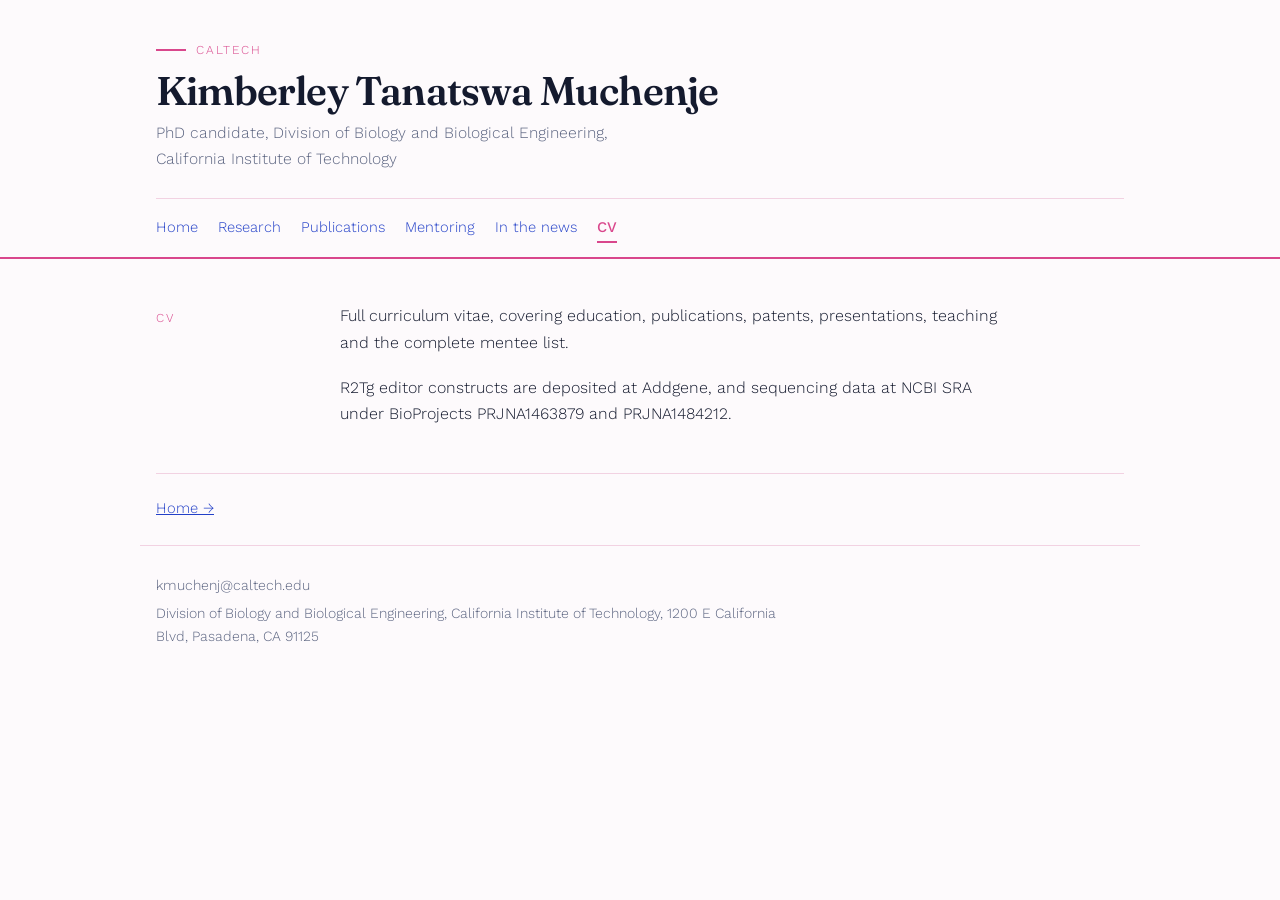
==== cv.html @ 1f95a982 "Split the site into six pages with shared stylesheet" ====
<!doctype html>
<html lang="en">
<head>
<meta charset="utf-8">
<meta name="viewport" content="width=device-width, initial-scale=1, viewport-fit=cover">
<title>CV | Kimberley Muchenje</title>
<meta name="description" content="Curriculum vitae for Kimberley Tanatswa Muchenje.">
<meta name="color-scheme" content="light dark">
<link rel="stylesheet" href="https://fonts.googleapis.com/css2?family=Fraunces:opsz,wght@9..144,400;9..144,600&family=Work+Sans:wght@300;400;500&display=swap">
<link rel="stylesheet" href="site.css">
</head>
<body>
<header>
  <div class="wrap masthead">
    <div class="who">
      <p class="eyebrow"><i aria-hidden="true"></i>Caltech</p>
      <p class="name"><a href="index.html">Kimberley Tanatswa Muchenje</a></p>
      <p class="role">PhD candidate, Division of Biology and Biological Engineering,
      California Institute of Technology</p>
    </div>
  </div>
  <div class="wrap">
    <nav aria-label="Pages">
      <a href="index.html">Home</a>
      <a href="research.html">Research</a>
      <a href="publications.html">Publications</a>
      <a href="mentoring.html">Mentoring</a>
      <a href="news.html">In the news</a>
      <a href="cv.html" aria-current="page">CV</a>
    </nav>
  </div>
</header>

<main class="wrap">
  <div class="row">
    <p class="label">CV</p>
    <div class="body-col">
      <p>Full curriculum vitae, covering education, publications, patents,
      presentations, teaching and the complete mentee list.</p>
      <p>R2Tg editor constructs are deposited at Addgene, and sequencing data at NCBI SRA
      under BioProjects PRJNA1463879 and PRJNA1484212.</p>
    </div>
  </div>
    <p class="next"><a href="index.html">Home &rarr;</a></p>
</main>

<footer class="wrap">
  <p>kmuchenj@caltech.edu</p>
  <p>Division of Biology and Biological Engineering, California Institute of Technology,
  1200 E California Blvd, Pasadena, CA 91125</p>
</footer>
</body>
</html>
---- site.css ----
/* Layout: a left label rail naming each page, content running in a single
   measure beside it. Pink rules divide, blue carries every link. */
:root{
  --bg:#fdfafc;
  --fg:#141a2e;
  --muted:#5b6480;
  --rule:#f2d2e2;
  --pink:#d9478c;
  --blue:#2340c8;
  --display:'Fraunces',Georgia,'Times New Roman',serif;
  --body:'Work Sans',-apple-system,'Segoe UI',sans-serif;
}
@media (prefers-color-scheme: dark){
  :root:not([data-theme="light"]){
    --bg:#121420; --fg:#eef0f8; --muted:#9aa3bf; --rule:#3d2434;
    --pink:#f27bb0; --blue:#8fa5ff; color-scheme:dark;
  }
}
:root[data-theme="dark"]{
  --bg:#121420; --fg:#eef0f8; --muted:#9aa3bf; --rule:#3d2434;
  --pink:#f27bb0; --blue:#8fa5ff; color-scheme:dark;
}
*,*::before,*::after{box-sizing:border-box}
body{margin:0;background:var(--bg);color:var(--fg);font-family:var(--body);
     font-weight:300;line-height:1.65;-webkit-font-smoothing:antialiased}
img{max-width:100%}
.wrap{padding-left:max(16px,env(safe-area-inset-left,0px));
      padding-right:max(16px,env(safe-area-inset-right,0px));
      max-width:1000px;margin:0 auto}

header{border-bottom:2px solid var(--pink)}
.masthead{padding-block:40px 26px;display:flex;flex-wrap:wrap;
          align-items:flex-end;gap:14px 28px}
.who{min-width:0}
.eyebrow{display:flex;align-items:center;gap:10px;font-size:.76rem;
         letter-spacing:.16em;text-transform:uppercase;color:var(--pink);
         margin:0 0 .7em}
.eyebrow i{width:30px;height:2px;background:var(--pink);flex:none}
.name{font-family:var(--display);font-weight:600;
      font-size:clamp(1.7rem,5vw,2.5rem);margin:0;letter-spacing:-.02em;
      line-height:1.1;text-wrap:balance}
.name a{color:inherit;text-decoration:none}
.role{margin:.5em 0 0;color:var(--muted);font-size:.98rem;max-width:52ch}
nav{display:flex;flex-wrap:wrap;gap:6px 20px;padding-block:14px;
    border-top:1px solid var(--rule)}
nav a{font-size:.92rem;color:var(--blue);text-decoration:none;
      text-underline-offset:4px;padding-block:2px}
nav a:hover,nav a:focus-visible{text-decoration:underline}
nav a[aria-current="page"]{color:var(--pink);font-weight:500;
      border-bottom:2px solid var(--pink)}

main{padding-block:44px 10px}
.row{display:grid;grid-template-columns:150px minmax(0,1fr);gap:34px}
.label{font-size:.76rem;letter-spacing:.16em;text-transform:uppercase;
       color:var(--pink);margin:0;padding-top:.4em}
.body-col{min-width:0}
.body-col > p{max-width:66ch;margin:0 0 1.15em}
.body-col > p:last-child{margin-bottom:0}
h2{font-family:var(--display);font-weight:600;font-size:1.3rem;margin:0 0 .7em;
   letter-spacing:-.01em}
h3{font-weight:500;font-size:.98rem;margin:0 0 .3em;color:var(--fg)}
.stack{display:grid;gap:30px}
.stack > div > p{margin:0;max-width:66ch;color:var(--muted);font-size:.95rem}
.stack ul{margin:.45em 0 0;padding-left:1.15em;display:grid;gap:9px}
.stack ul li{font-size:.95rem;color:var(--muted);max-width:66ch}
ol{margin:0;padding-left:1.2em;display:grid;gap:16px}
ol li{max-width:74ch;font-size:.95rem}
cite{font-style:italic;color:var(--muted)}
a{color:var(--blue)}
a.doi{text-decoration:none;word-break:break-word}
a.doi:hover,a.doi:focus-visible{text-decoration:underline}
.body-col > p.sub{font-size:.76rem;letter-spacing:.16em;text-transform:uppercase;
       color:var(--muted);margin:2.6em 0 1.1em}
.next{display:flex;flex-wrap:wrap;gap:18px;margin-top:46px;padding-top:22px;
      border-top:1px solid var(--rule);font-size:.92rem}
footer{border-top:1px solid var(--rule);margin-top:46px;padding-block:28px;
       color:var(--muted);font-size:.88rem}
footer p{margin:0 0 .3em;max-width:70ch}

@media (max-width:700px){
  .row{grid-template-columns:1fr;gap:12px}
  .label{padding-top:0}
  .masthead{padding-block:30px 20px}
  main{padding-block:32px 10px}
}
@media (prefers-reduced-motion:reduce){*{animation:none!important;transition:none!important}}
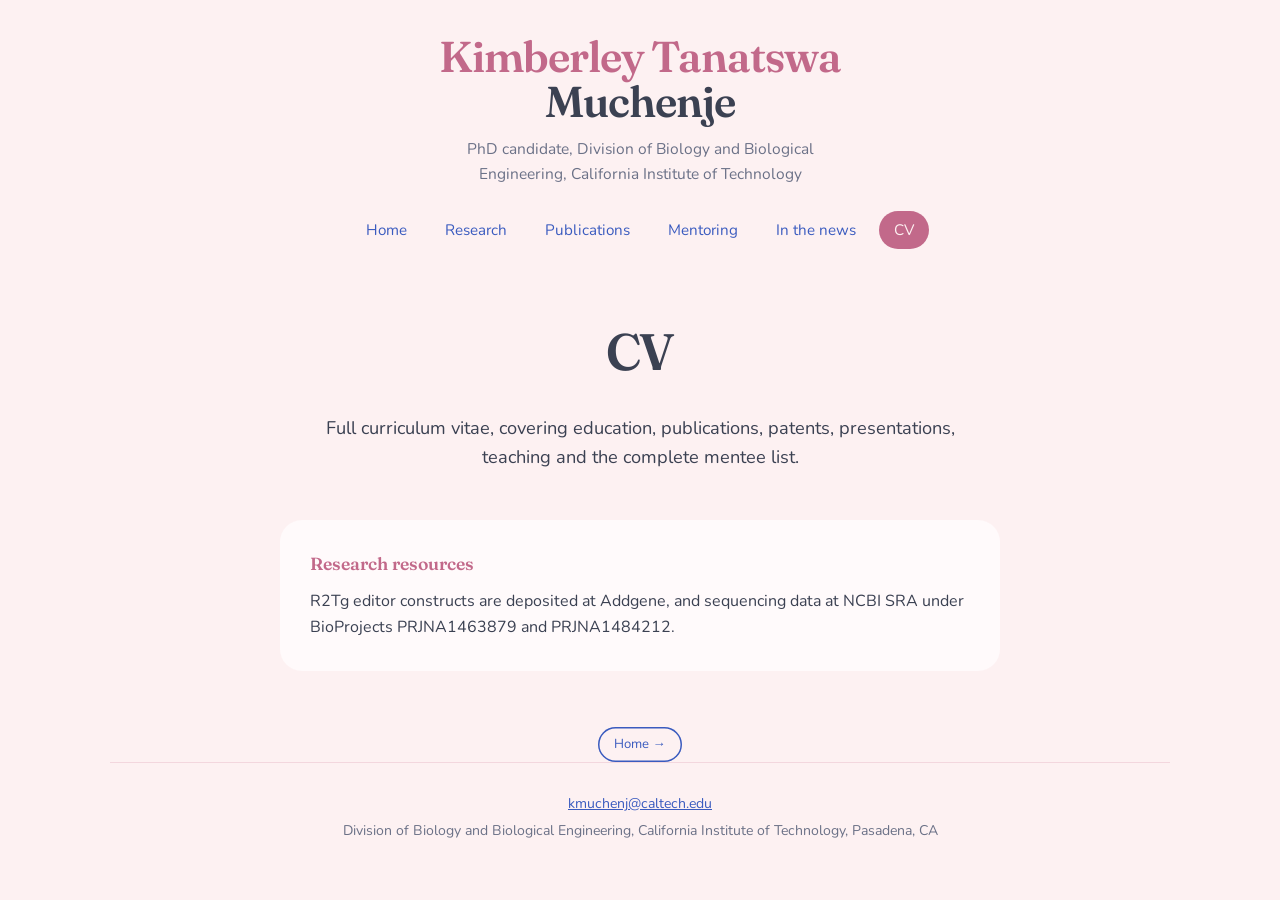
==== commit a59bbb3f: "Redesign: centered layout, pink ground, cards, pill navigation" ====
--- a/cv.html
+++ b/cv.html
@@ -6,48 +6,42 @@
 <title>CV | Kimberley Muchenje</title>
 <meta name="description" content="Curriculum vitae for Kimberley Tanatswa Muchenje.">
 <meta name="color-scheme" content="light dark">
-<link rel="stylesheet" href="https://fonts.googleapis.com/css2?family=Fraunces:opsz,wght@9..144,400;9..144,600&family=Work+Sans:wght@300;400;500&display=swap">
+<link rel="preconnect" href="https://fonts.gstatic.com" crossorigin>
+<link rel="stylesheet" href="https://fonts.googleapis.com/css2?family=Fraunces:opsz,wght@9..144,400;9..144,600&family=Nunito:wght@300;400;600&display=swap">
 <link rel="stylesheet" href="site.css">
 </head>
 <body>
-<header>
-  <div class="wrap masthead">
-    <div class="who">
-      <p class="eyebrow"><i aria-hidden="true"></i>Caltech</p>
-      <p class="name"><a href="index.html">Kimberley Tanatswa Muchenje</a></p>
-      <p class="role">PhD candidate, Division of Biology and Biological Engineering,
-      California Institute of Technology</p>
-    </div>
-  </div>
-  <div class="wrap">
-    <nav aria-label="Pages">
+<header class="wrap">
+  <p class="brand"><a href="index.html">Kimberley Tanatswa<span class="last">Muchenje</span></a></p>
+  <p class="role">PhD candidate, Division of Biology and Biological Engineering,
+  California Institute of Technology</p>
+  <nav aria-label="Pages">
       <a href="index.html">Home</a>
       <a href="research.html">Research</a>
       <a href="publications.html">Publications</a>
       <a href="mentoring.html">Mentoring</a>
       <a href="news.html">In the news</a>
       <a href="cv.html" aria-current="page">CV</a>
-    </nav>
-  </div>
+  </nav>
 </header>
 
 <main class="wrap">
-  <div class="row">
-    <p class="label">CV</p>
-    <div class="body-col">
-      <p>Full curriculum vitae, covering education, publications, patents,
-      presentations, teaching and the complete mentee list.</p>
-      <p>R2Tg editor constructs are deposited at Addgene, and sequencing data at NCBI SRA
-      under BioProjects PRJNA1463879 and PRJNA1484212.</p>
-    </div>
+  <h1>CV</h1>
+  <p class="intro">Full curriculum vitae, covering education, publications, patents,
+  presentations, teaching and the complete mentee list.</p>
+
+  <div class="block">
+    <h2>Research resources</h2>
+    <p>R2Tg editor constructs are deposited at Addgene, and sequencing data at NCBI SRA
+    under BioProjects PRJNA1463879 and PRJNA1484212.</p>
   </div>
-    <p class="next"><a href="index.html">Home &rarr;</a></p>
+  <p class="next"><a class="pill ghost" href="index.html">Home &rarr;</a></p>
 </main>
 
 <footer class="wrap">
-  <p>kmuchenj@caltech.edu</p>
+  <p><a href="mailto:kmuchenj@caltech.edu">kmuchenj@caltech.edu</a></p>
   <p>Division of Biology and Biological Engineering, California Institute of Technology,
-  1200 E California Blvd, Pasadena, CA 91125</p>
+  Pasadena, CA</p>
 </footer>
 </body>
 </html>
--- a/site.css
+++ b/site.css
@@ -1,86 +1,114 @@
-/* Layout: a left label rail naming each page, content running in a single
-   measure beside it. Pink rules divide, blue carries every link. */
+/* Layout: centered masthead and page title, prose centered in a wide measure,
+   content in soft rounded cards. Pink is the ground and the display accent,
+   blue carries every link and button. */
 :root{
-  --bg:#fdfafc;
-  --fg:#141a2e;
-  --muted:#5b6480;
-  --rule:#f2d2e2;
-  --pink:#d9478c;
-  --blue:#2340c8;
-  --display:'Fraunces',Georgia,'Times New Roman',serif;
-  --body:'Work Sans',-apple-system,'Segoe UI',sans-serif;
+  --bg:#fdf1f2;
+  --card:#fffafb;
+  --ink:#3b4152;
+  --muted:#6b7187;
+  --rule:#f3d7de;
+  --pink:#c2698a;
+  --blue:#3a5bbf;
+  --display:'Fraunces',Georgia,serif;
+  --body:'Nunito',-apple-system,'Segoe UI',sans-serif;
+  --r:22px;
 }
 @media (prefers-color-scheme: dark){
   :root:not([data-theme="light"]){
-    --bg:#121420; --fg:#eef0f8; --muted:#9aa3bf; --rule:#3d2434;
-    --pink:#f27bb0; --blue:#8fa5ff; color-scheme:dark;
+    --bg:#1b161b; --card:#241d24; --ink:#f3eef1; --muted:#b0a6ae;
+    --rule:#40303a; --pink:#eb9ab5; --blue:#9db2ff; color-scheme:dark;
   }
 }
 :root[data-theme="dark"]{
-  --bg:#121420; --fg:#eef0f8; --muted:#9aa3bf; --rule:#3d2434;
-  --pink:#f27bb0; --blue:#8fa5ff; color-scheme:dark;
+  --bg:#1b161b; --card:#241d24; --ink:#f3eef1; --muted:#b0a6ae;
+  --rule:#40303a; --pink:#eb9ab5; --blue:#9db2ff; color-scheme:dark;
 }
 *,*::before,*::after{box-sizing:border-box}
-body{margin:0;background:var(--bg);color:var(--fg);font-family:var(--body);
-     font-weight:300;line-height:1.65;-webkit-font-smoothing:antialiased}
-img{max-width:100%}
+body{margin:0;background:var(--bg);color:var(--ink);font-family:var(--body);
+     font-size:1.05rem;line-height:1.62;-webkit-font-smoothing:antialiased}
+img{max-width:100%;display:block}
 .wrap{padding-left:max(16px,env(safe-area-inset-left,0px));
       padding-right:max(16px,env(safe-area-inset-right,0px));
-      max-width:1000px;margin:0 auto}
+      max-width:1060px;margin:0 auto}
 
-header{border-bottom:2px solid var(--pink)}
-.masthead{padding-block:40px 26px;display:flex;flex-wrap:wrap;
-          align-items:flex-end;gap:14px 28px}
-.who{min-width:0}
-.eyebrow{display:flex;align-items:center;gap:10px;font-size:.76rem;
-         letter-spacing:.16em;text-transform:uppercase;color:var(--pink);
-         margin:0 0 .7em}
-.eyebrow i{width:30px;height:2px;background:var(--pink);flex:none}
-.name{font-family:var(--display);font-weight:600;
-      font-size:clamp(1.7rem,5vw,2.5rem);margin:0;letter-spacing:-.02em;
-      line-height:1.1;text-wrap:balance}
-.name a{color:inherit;text-decoration:none}
-.role{margin:.5em 0 0;color:var(--muted);font-size:.98rem;max-width:52ch}
-nav{display:flex;flex-wrap:wrap;gap:6px 20px;padding-block:14px;
-    border-top:1px solid var(--rule)}
-nav a{font-size:.92rem;color:var(--blue);text-decoration:none;
-      text-underline-offset:4px;padding-block:2px}
-nav a:hover,nav a:focus-visible{text-decoration:underline}
-nav a[aria-current="page"]{color:var(--pink);font-weight:500;
-      border-bottom:2px solid var(--pink)}
+/* ---------- masthead ---------- */
+header{padding-block:34px 0;text-align:center}
+.brand{font-family:var(--display);font-weight:600;font-size:clamp(1.9rem,5.4vw,2.7rem);
+       line-height:1.05;margin:0;letter-spacing:-.025em;color:var(--pink)}
+.brand a{color:inherit;text-decoration:none}
+.brand .last{display:block;color:var(--ink)}
+.role{margin:.75em auto 0;color:var(--muted);font-size:.97rem;max-width:44ch}
+nav{display:flex;flex-wrap:wrap;justify-content:center;gap:4px 8px;
+    padding-block:24px 8px}
+nav a{font-size:.95rem;color:var(--blue);text-decoration:none;
+      padding:7px 15px;border-radius:999px}
+nav a:hover,nav a:focus-visible{background:var(--card)}
+nav a[aria-current="page"]{background:var(--pink);color:var(--bg)}
 
-main{padding-block:44px 10px}
-.row{display:grid;grid-template-columns:150px minmax(0,1fr);gap:34px}
-.label{font-size:.76rem;letter-spacing:.16em;text-transform:uppercase;
-       color:var(--pink);margin:0;padding-top:.4em}
-.body-col{min-width:0}
-.body-col > p{max-width:66ch;margin:0 0 1.15em}
-.body-col > p:last-child{margin-bottom:0}
-h2{font-family:var(--display);font-weight:600;font-size:1.3rem;margin:0 0 .7em;
-   letter-spacing:-.01em}
-h3{font-weight:500;font-size:.98rem;margin:0 0 .3em;color:var(--fg)}
-.stack{display:grid;gap:30px}
-.stack > div > p{margin:0;max-width:66ch;color:var(--muted);font-size:.95rem}
-.stack ul{margin:.45em 0 0;padding-left:1.15em;display:grid;gap:9px}
-.stack ul li{font-size:.95rem;color:var(--muted);max-width:66ch}
-ol{margin:0;padding-left:1.2em;display:grid;gap:16px}
-ol li{max-width:74ch;font-size:.95rem}
-cite{font-style:italic;color:var(--muted)}
-a{color:var(--blue)}
-a.doi{text-decoration:none;word-break:break-word}
-a.doi:hover,a.doi:focus-visible{text-decoration:underline}
-.body-col > p.sub{font-size:.76rem;letter-spacing:.16em;text-transform:uppercase;
-       color:var(--muted);margin:2.6em 0 1.1em}
-.next{display:flex;flex-wrap:wrap;gap:18px;margin-top:46px;padding-top:22px;
-      border-top:1px solid var(--rule);font-size:.92rem}
-footer{border-top:1px solid var(--rule);margin-top:46px;padding-block:28px;
-       color:var(--muted);font-size:.88rem}
-footer p{margin:0 0 .3em;max-width:70ch}
+/* ---------- page head ---------- */
+main{padding-block:26px 0}
+h1{font-family:var(--display);font-weight:600;font-size:clamp(2.1rem,6vw,3.2rem);
+   text-align:center;margin:28px 0 0;letter-spacing:-.02em;text-wrap:balance;
+   color:var(--ink)}
+.intro{max-width:60ch;margin:1.1em auto 0;text-align:center;font-size:1.14rem;
+       line-height:1.58;color:var(--ink)}
+.intro + .intro{margin-top:1em}
 
-@media (max-width:700px){
-  .row{grid-template-columns:1fr;gap:12px}
-  .label{padding-top:0}
-  .masthead{padding-block:30px 20px}
-  main{padding-block:32px 10px}
+/* ---------- pull quote ---------- */
+.goal{margin:56px auto 0;max-width:720px;background:var(--card);
+      border-radius:var(--r);padding:34px 30px;text-align:center}
+.goal p:first-child{font-family:var(--display);font-weight:600;color:var(--pink);
+      font-size:1.22rem;margin:0 0 .4em}
+.goal p:last-child{margin:0;font-size:1.12rem;line-height:1.55;max-width:52ch;
+      margin-inline:auto}
+
+/* ---------- cards ---------- */
+.cards{display:grid;gap:20px;margin-top:52px;
+       grid-template-columns:repeat(auto-fit,minmax(290px,1fr))}
+.card{background:var(--card);border-radius:var(--r);padding:26px 26px 28px;
+      min-width:0}
+.card h2{font-family:var(--display);font-weight:600;font-size:1.1rem;
+      margin:0 0 .6em;letter-spacing:-.01em;color:var(--pink);text-wrap:balance}
+.card ul{margin:0;padding-left:1.1em;display:grid;gap:10px}
+.card li{font-size:.95rem;line-height:1.55;color:var(--muted)}
+.card > p{margin:0;font-size:.95rem;line-height:1.55;color:var(--muted)}
+
+/* ---------- publications ---------- */
+.year{font-family:var(--display);font-weight:600;color:var(--pink);
+      font-size:1.5rem;margin:46px 0 14px;text-align:center}
+.pub{background:var(--card);border-radius:var(--r);padding:24px 26px;
+     margin:0 auto 16px;max-width:820px}
+.pub p{margin:0;font-size:.97rem;line-height:1.55}
+.pub .authors{color:var(--muted)}
+.pub strong{color:var(--ink)}
+.pub cite{font-style:italic;color:var(--muted)}
+.pills{display:flex;flex-wrap:wrap;gap:8px;margin-top:14px}
+.pill{display:inline-block;background:var(--blue);color:var(--bg);
+      text-decoration:none;font-size:.82rem;padding:7px 16px;border-radius:999px;
+      white-space:nowrap}
+.pill:hover,.pill:focus-visible{filter:brightness(1.12)}
+.pill.ghost{background:transparent;color:var(--blue);
+      box-shadow:inset 0 0 0 1.5px var(--blue)}
+
+/* ---------- generic prose block ---------- */
+.block{max-width:720px;margin:48px auto 0;background:var(--card);
+       border-radius:var(--r);padding:30px}
+.block p{margin:0 0 1em;font-size:1rem}
+.block p:last-child{margin-bottom:0}
+.block h2{font-family:var(--display);font-weight:600;font-size:1.1rem;
+       margin:0 0 .6em;color:var(--pink)}
+
+.next{display:flex;justify-content:center;gap:12px;margin:56px 0 0}
+footer{margin-top:60px;padding-block:30px;text-align:center;color:var(--muted);
+       font-size:.88rem;border-top:1px solid var(--rule)}
+footer p{margin:0 0 .3em}
+footer a{color:var(--blue)}
+
+@media (max-width:620px){
+  .goal,.block{padding:24px 20px}
+  .card{padding:22px 20px 24px}
+  .pub{padding:20px}
+  nav{gap:4px}
+  nav a{padding:6px 12px;font-size:.9rem}
 }
 @media (prefers-reduced-motion:reduce){*{animation:none!important;transition:none!important}}
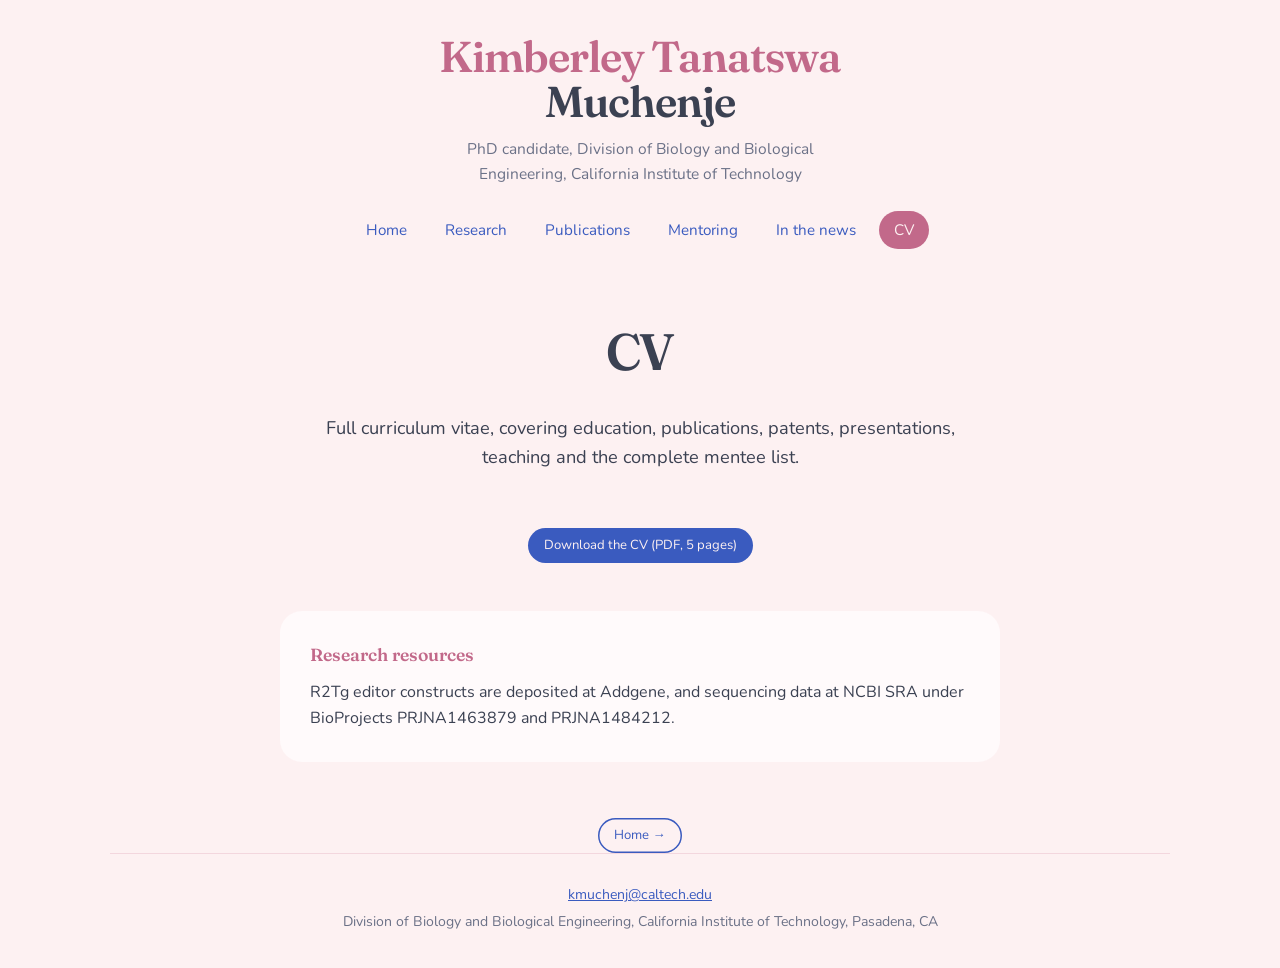
==== commit e44f462d: "Publish the concise CV as a PDF" ====
--- a/cv.html
+++ b/cv.html
@@ -30,6 +30,9 @@
   <p class="intro">Full curriculum vitae, covering education, publications, patents,
   presentations, teaching and the complete mentee list.</p>
 
+  <p class="next"><a class="pill" href="cv/Kimberley_Muchenje_CV.pdf">Download the CV
+  (PDF, 5 pages)</a></p>
+
   <div class="block">
     <h2>Research resources</h2>
     <p>R2Tg editor constructs are deposited at Addgene, and sequencing data at NCBI SRA
--- a/site.css
+++ b/site.css
@@ -53,6 +53,31 @@
 .intro{max-width:60ch;margin:1.1em auto 0;text-align:center;font-size:1.14rem;
        line-height:1.58;color:var(--ink)}
 .intro + .intro{margin-top:1em}
+
+/* ---------- hero with portrait ---------- */
+.hero{display:grid;grid-template-columns:300px minmax(0,1fr);gap:40px;
+      align-items:center;margin-top:34px}
+.portrait{width:100%;height:auto;aspect-ratio:1/1.14;object-fit:cover;
+      object-position:50% 20%;border-radius:999px 999px 26px 26px;
+      background:var(--card)}
+.hero .intro{margin:0;text-align:left;max-width:52ch}
+@media (max-width:760px){
+  .hero{grid-template-columns:1fr;gap:26px;justify-items:center}
+  .portrait{max-width:250px}
+  .hero .intro{text-align:center}
+}
+
+/* ---------- photo gallery ---------- */
+.gallery{display:grid;gap:16px;margin-top:40px;
+         grid-template-columns:repeat(auto-fit,minmax(260px,1fr))}
+.gallery figure{margin:0}
+.gallery figcaption{margin-top:9px;font-size:.86rem;line-height:1.45;
+             color:var(--muted);text-align:center}
+.gallery-head{font-family:var(--display);font-weight:600;color:var(--pink);
+             font-size:1.22rem;text-align:center;margin:50px 0 0}
+.gallery img{width:100%;height:auto;aspect-ratio:4/3;object-fit:cover;
+             border-radius:var(--r);background:var(--card)}
+.gallery.tall img{aspect-ratio:1/1}
 
 /* ---------- pull quote ---------- */
 .goal{margin:56px auto 0;max-width:720px;background:var(--card);
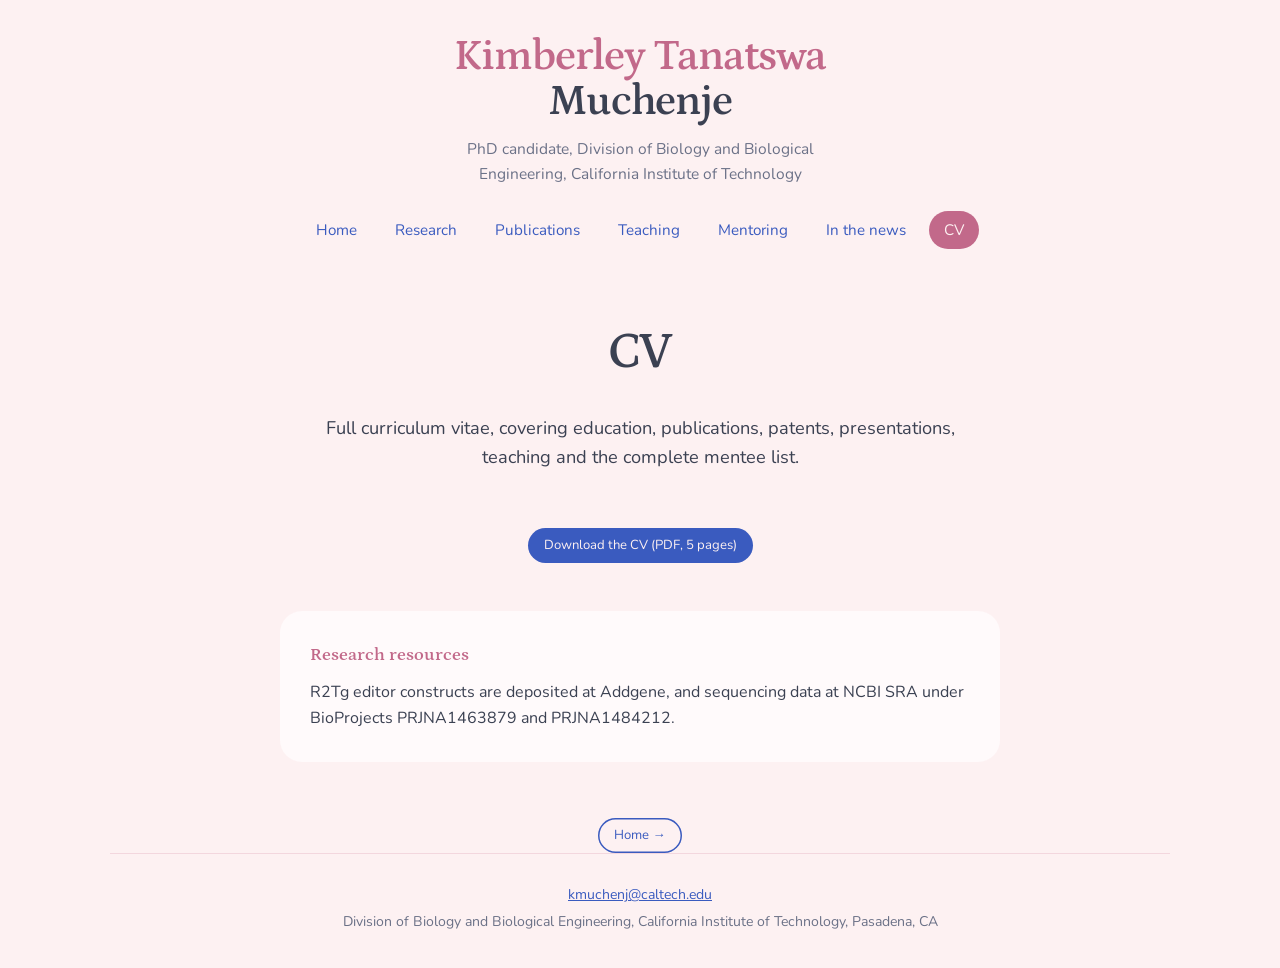
==== commit 6f4841f7: "Split teaching from mentoring and change the display font" ====
--- a/cv.html
+++ b/cv.html
@@ -7,7 +7,7 @@
 <meta name="description" content="Curriculum vitae for Kimberley Tanatswa Muchenje.">
 <meta name="color-scheme" content="light dark">
 <link rel="preconnect" href="https://fonts.gstatic.com" crossorigin>
-<link rel="stylesheet" href="https://fonts.googleapis.com/css2?family=Fraunces:opsz,wght@9..144,400;9..144,600&family=Nunito:wght@300;400;600&display=swap">
+<link rel="stylesheet" href="https://fonts.googleapis.com/css2?family=Petrona:wght@400;600&family=Nunito:wght@300;400;600&display=swap">
 <link rel="stylesheet" href="site.css">
 </head>
 <body>
@@ -19,6 +19,7 @@
       <a href="index.html">Home</a>
       <a href="research.html">Research</a>
       <a href="publications.html">Publications</a>
+      <a href="teaching.html">Teaching</a>
       <a href="mentoring.html">Mentoring</a>
       <a href="news.html">In the news</a>
       <a href="cv.html" aria-current="page">CV</a>
--- a/site.css
+++ b/site.css
@@ -9,7 +9,7 @@
   --rule:#f3d7de;
   --pink:#c2698a;
   --blue:#3a5bbf;
-  --display:'Fraunces',Georgia,serif;
+  --display:'Petrona',Georgia,serif;
   --body:'Nunito',-apple-system,'Segoe UI',sans-serif;
   --r:22px;
 }
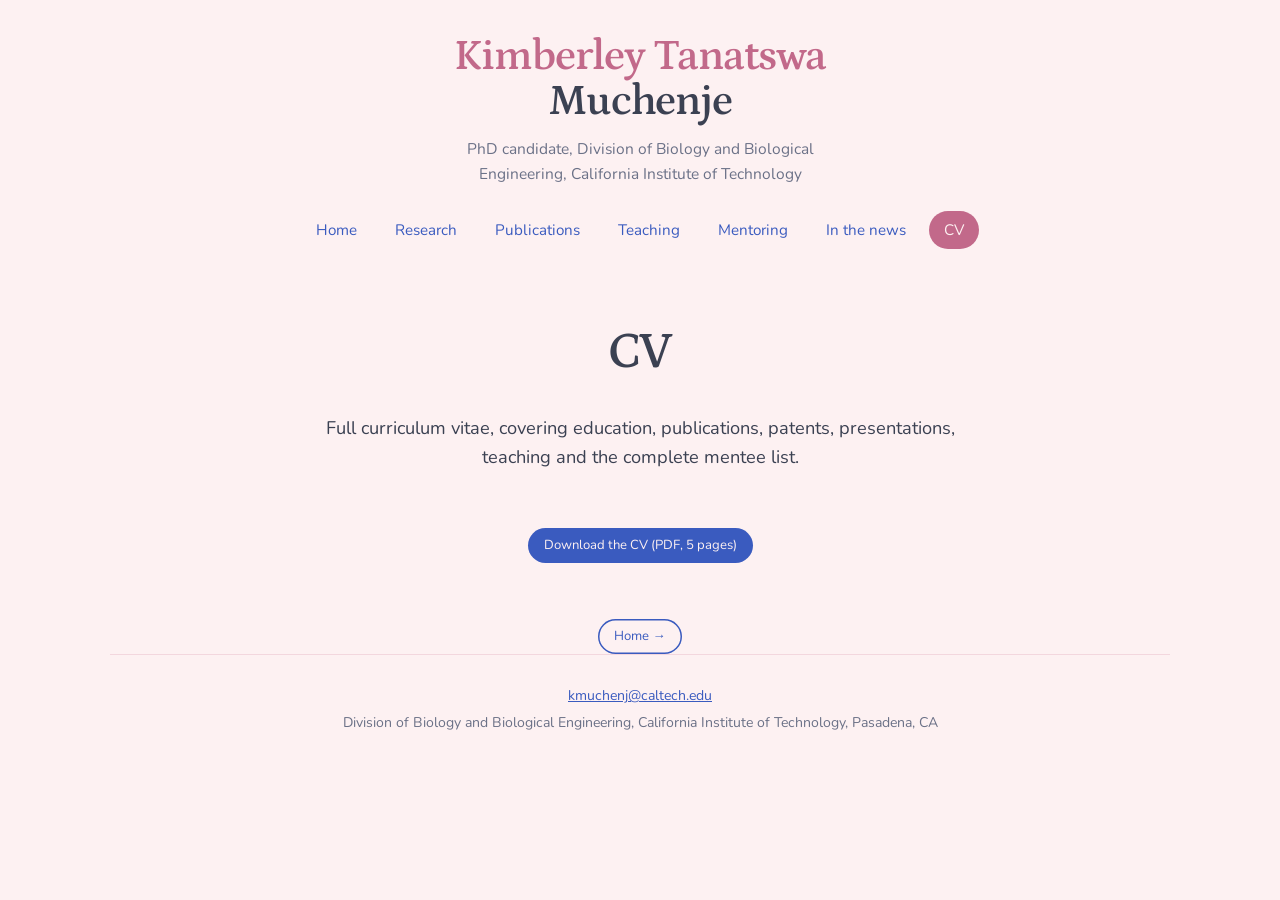
==== commit 4657ffae: "Remove the duplicated research resources" ====
--- a/cv.html
+++ b/cv.html
@@ -33,12 +33,6 @@
 
   <p class="next"><a class="pill" href="cv/Kimberley_Muchenje_CV.pdf">Download the CV
   (PDF, 5 pages)</a></p>
-
-  <div class="block">
-    <h2>Research resources</h2>
-    <p>R2Tg editor constructs are deposited at Addgene, and sequencing data at NCBI SRA
-    under BioProjects PRJNA1463879 and PRJNA1484212.</p>
-  </div>
   <p class="next"><a class="pill ghost" href="index.html">Home &rarr;</a></p>
 </main>
 
